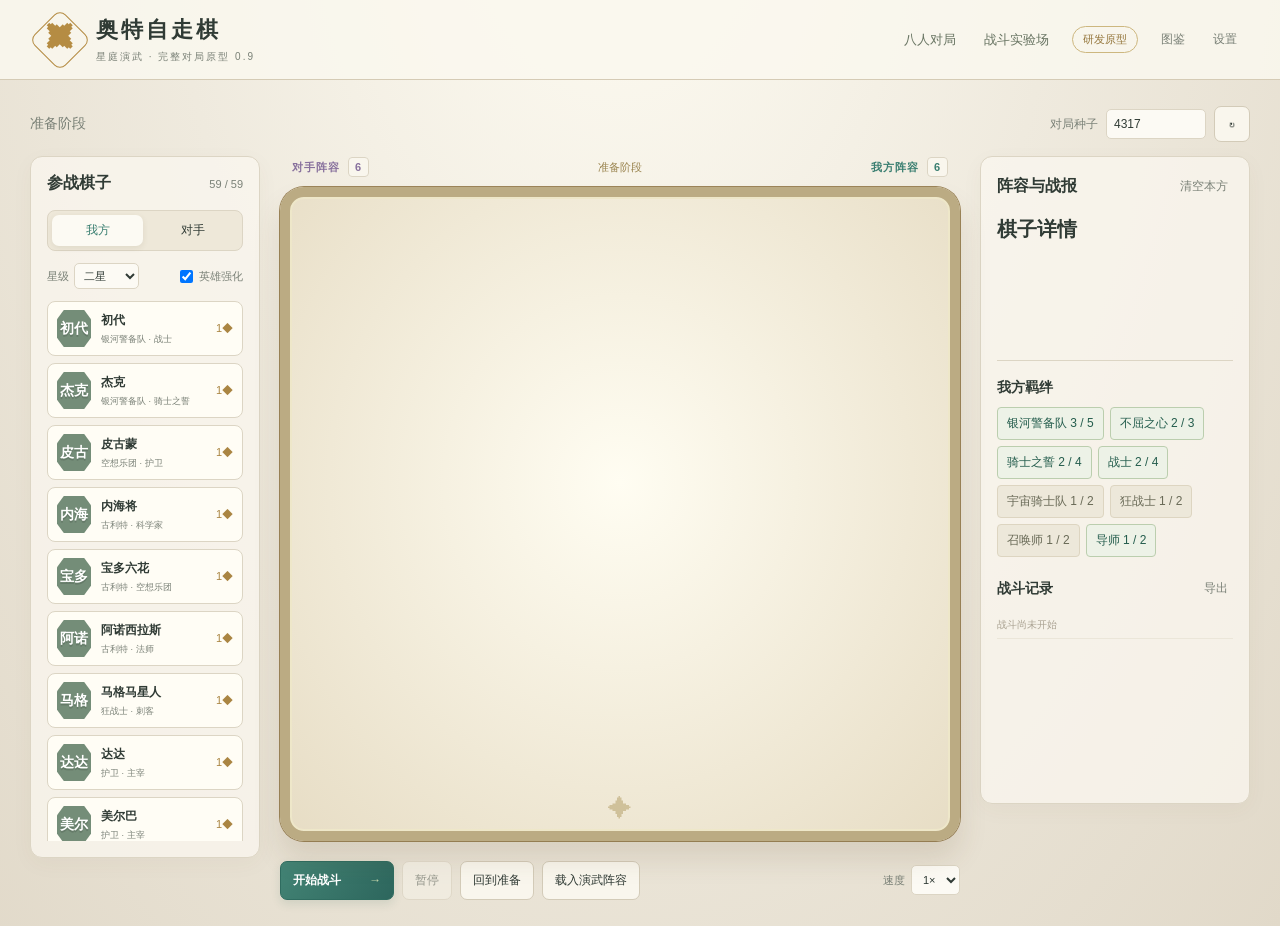
==== index.html @ 5af2596b "更新自走棋：大厅音乐、音效与特效" ====
<!doctype html>
<html lang="zh-CN"><head><meta charset="UTF-8"><meta name="viewport" content="width=device-width,initial-scale=1"><meta name="theme-color" content="#e9e2d4"><title>奥特自走棋 · 星庭演武</title><link rel="stylesheet" href="./styles.css"><link rel="stylesheet" href="./match.css"><link rel="stylesheet" href="./information.css"></head>
<body>
<header class="topbar"><a class="brand" href="./"><span class="brand-mark">✦</span><span>奥特自走棋<small>星庭演武 · 完整对局原型 0.9</small></span></a><div class="header-right"><a class="text-btn mode-link" href="?mode=match">八人对局</a><a class="text-btn mode-link" href="./">战斗实验场</a><span class="prototype">研发原型</span><button id="catalog-open" class="text-btn">设计图鉴 · 59</button><button id="settings-open" class="text-btn">设置</button></div></header>
<main>
 <section class="commandbar"><div><h1 hidden>奥特自走棋</h1><p id="status">准备阶段</p></div><div class="seed-control"><label for="seed">对局种子</label><input id="seed" type="number" min="0" max="4294967295" value="4317"><button id="random-seed" title="换一个种子" aria-label="随机种子">↻</button></div></section>
 <div class="workspace">
  <aside class="roster-panel panel"><div class="panel-head"><h2>参战棋子</h2><span id="unit-count"></span></div><div class="tabs" role="tablist"><button id="player-tab" class="selected" role="tab" aria-selected="true">我方</button><button id="enemy-tab" role="tab" aria-selected="false">对手</button></div><div class="roster-controls"><label>星级<select id="star"><option value="1">一星</option><option value="2" selected>二星</option><option value="3">三星</option></select></label><label class="check"><input id="hero" type="checkbox" checked> 英雄强化</label></div><div id="roster" class="roster"></div><p class="panel-foot" hidden></p></aside>
  <section class="arena-wrap"><div class="arena-top"><span class="team-label enemy">对手阵容 <b id="enemy-size">0</b></span><span id="battle-clock">准备阶段</span><span class="team-label player">我方阵容 <b id="player-size">0</b></span></div><div class="arena-shell"><canvas id="arena" role="img" aria-label="七列八排六边形棋盘，可点击布置棋子"></canvas><div id="selection-tip" class="selection-tip" hidden></div><div class="arena-seal" aria-hidden="true">✦</div></div><div class="battle-controls"><button id="start" class="primary">开始战斗 <span>→</span></button><button id="pause" disabled>暂停</button><button id="reset">回到准备</button><button id="preset">载入演武阵容</button><label>速度<select id="speed"><option value="1">1×</option><option value="2">2×</option><option value="4">4×</option></select></label></div><div class="scope-note" hidden></div></section>
  <aside class="detail-panel panel"><div class="panel-head"><h2>阵容与战报</h2><button id="clear-side" class="text-btn">清空本方</button></div><div id="unit-detail" class="unit-detail"><h3>棋子详情</h3></div><div class="trait-heading"><h3>我方羁绊</h3></div><div id="traits" class="traits"></div><div class="log-heading"><h3>战斗记录</h3><button id="export" class="text-btn">导出</button></div><div id="log" class="log" aria-live="off"><p class="empty">战斗尚未开始</p></div></aside>
 </div>
</main>
<dialog id="result"><div class="dialog-inner"><span class="eyebrow">COMBAT COMPLETE</span><div id="result-symbol" class="result-symbol">✦</div><h2 id="result-title"></h2><p id="result-description"></p><div id="damage-list"></div><div class="dialog-actions"><button id="replay" class="primary">同种子重放</button><button id="return" autofocus>回到准备</button></div></div></dialog>
<dialog id="catalog"><div class="dialog-inner catalog-inner"><div class="panel-head"><h2>图鉴</h2><button data-close="catalog">关闭</button></div><input id="catalog-search" type="search" placeholder="搜索棋子、装备或羁绊" aria-label="搜索棋子、装备或羁绊"><div id="catalog-list"></div></div></dialog>
<dialog id="settings"><div class="dialog-inner"><div class="panel-head"><h2>声音与显示</h2><button data-close="settings">关闭</button></div><section class="music-controls"><h3>大厅音乐</h3><div class="music-transport"><button id="music-prev" aria-label="上一首">⏮</button><button id="music-toggle">播放</button><button id="music-next" aria-label="下一首">⏭</button><span id="music-state" role="status">已停止</span></div><label class="setting-row"><span>音乐音量</span><input id="music-volume" type="range" min="0" max="100" value="35"></label></section><label class="setting-row"><span>战斗音效</span><input id="sound" type="checkbox"></label><label class="setting-row"><span>音效音量</span><input id="volume" type="range" min="0" max="100" value="25"></label><label class="setting-row"><span>减少动效</span><input id="reduced" type="checkbox"></label></div></dialog>
<div id="toast" class="toast" role="status" hidden></div>
<script type="module" src="./app.mjs"></script>
</body></html>
---- styles.css ----
:root{color-scheme:light;--ink:#303b35;--muted:#7a8177;--paper:#f8f5ec;--gold:#b58c43;--green:#397e70;--purple:#88719d;--line:#dcd5c4}*{box-sizing:border-box}body{margin:0;background:radial-gradient(ellipse at 48% -20%,#fffdf4 0,#efeade 48%,#e1d9c9 100%);color:var(--ink);font-family:"Microsoft YaHei","PingFang SC",sans-serif;font-size:14px;min-height:100vh}button,input,select{font:inherit}button{cursor:pointer;border:1px solid #d3cbb8;border-radius:7px;background:#f9f6ed;color:var(--ink);padding:10px 14px;transition:background .15s,transform .15s}button:hover:not(:disabled){background:#fffaf0;transform:translateY(-1px)}button:focus-visible,input:focus-visible,select:focus-visible{outline:3px solid #548f80;outline-offset:3px}button:disabled{opacity:.45;cursor:default}input,select{border:1px solid var(--line);background:#fcfaf4;color:var(--ink);padding:7px;border-radius:5px}h1,h2,h3,p{margin:0}h2{font-size:16px}h3{font-size:14px}.topbar{height:80px;border-bottom:1px solid #d5cbb5;background:#fbf8efd9;display:flex;align-items:center;justify-content:space-between;padding:0 38px}.brand{display:flex;align-items:center;gap:14px;color:var(--ink);text-decoration:none;font-size:22px;font-weight:700;letter-spacing:3px}.brand-mark{font-size:34px;color:var(--gold);border:1px solid var(--gold);width:44px;height:44px;display:grid;place-items:center;transform:rotate(45deg);border-radius:8px}.brand small{display:block;font-size:10px;letter-spacing:2px;font-weight:400;color:var(--muted);margin-top:5px}.header-right{display:flex;align-items:center;gap:18px}.prototype{font-size:11px;color:#95773d;border:1px solid #cdb77f;padding:5px 10px;border-radius:20px}.text-btn{border:0;background:none;padding:5px;font-size:12px;color:var(--muted)}main{max-width:1650px;margin:auto;padding:26px 30px}.commandbar{display:flex;justify-content:space-between;align-items:center;margin-bottom:24px}.eyebrow{font-size:10px;font-weight:600;letter-spacing:2px;color:#a28a58}h1{font-size:27px;letter-spacing:1px;margin:8px 0 8px;font-family:Georgia,"Microsoft YaHei",serif}.commandbar p{color:var(--muted);font-size:12px}.seed-control{display:flex;align-items:center;gap:8px;color:var(--muted);font-size:12px}.seed-control input{width:100px}.workspace{display:grid;grid-template-columns:230px minmax(450px,1fr) 270px;gap:20px;align-items:start}.panel{border:1px solid var(--line);background:#faf7efc9;box-shadow:0 6px 22px #6b57360a;border-radius:12px;padding:16px}.panel-head{display:flex;align-items:center;justify-content:space-between;gap:8px;margin-bottom:16px}.panel-head>span{font-size:11px;color:var(--muted)}.tabs{display:flex;padding:4px;border:1px solid var(--line);border-radius:8px;background:#eee8d9;gap:4px}.tabs button{flex:1;border:0;background:none;padding:7px;font-size:12px}.tabs .selected{background:#fcfaf3;box-shadow:0 2px 6px #4d452217;color:var(--green)}.roster-controls{display:flex;align-items:center;justify-content:space-between;gap:8px;margin:12px 0;font-size:11px;color:var(--muted)}.roster-controls label:first-child{display:flex;align-items:center;gap:5px}.roster-controls select{padding:5px;width:65px}.check{display:flex;align-items:center;gap:3px}.roster{display:flex;flex-direction:column;gap:7px;max-height:540px;overflow:auto}.unit-card{position:relative;display:flex;gap:10px;text-align:left;align-items:center;padding:9px;border:1px solid var(--line);background:#fffdf5;border-radius:8px;min-height:55px}.unit-card.active{border-color:var(--green);background:#eaf1e7;box-shadow:inset 3px 0 var(--green)}.portrait{background:var(--unit-color,#638875);color:#fff;min-width:34px;height:37px;clip-path:polygon(20% 0,80% 0,100% 25%,100% 75%,80% 100%,20% 100%,0 75%,0 25%);display:grid;place-items:center;font-weight:bold;font-size:14px;text-shadow:0 2px #0002}.unit-card b{font-size:12px}.unit-card small{display:block;font-size:9px;color:var(--muted);margin-top:4px}.cost{margin-left:auto;color:#aa8542;font-size:11px}.panel-foot{font-size:10px;color:var(--muted);line-height:1.7;margin-top:13px}.arena-top{display:flex;justify-content:space-between;align-items:center;padding:4px 12px 12px;font-size:11px}.team-label{font-weight:600;letter-spacing:1px}.team-label.player{color:var(--green)}.team-label.enemy{color:var(--purple)}.team-label b{padding:3px 6px;background:#f9f6ed;border:1px solid var(--line);border-radius:4px;margin-left:4px}#battle-clock{color:#9a844f;font-variant-numeric:tabular-nums}.arena-shell{position:relative;border:10px solid #bbab83;border-radius:24px;background:radial-gradient(ellipse at 50% 45%,#fffdf2,#e7ddc5);box-shadow:0 18px 28px #59492821,inset 0 0 0 2px #eee7c9,0 0 0 1px #9c8559;overflow:hidden;aspect-ratio:1.04;min-height:450px}#arena{display:block;width:100%;height:100%;position:relative;z-index:2;touch-action:none}.arena-seal{position:absolute;bottom:8px;left:calc(50% - 12px);color:#aa9254;font-size:24px;opacity:.45;pointer-events:none}.selection-tip{position:absolute;top:12px;left:50%;transform:translateX(-50%);padding:7px 16px;border:1px solid #c6b380;border-radius:20px;background:#fffff0e8;color:#69806c;font-size:11px;white-space:nowrap;pointer-events:none;z-index:3}.battle-controls{display:flex;gap:8px;align-items:center;margin-top:20px;flex-wrap:wrap}.battle-controls button{font-size:12px;padding:10px 12px}.primary{background:linear-gradient(125deg,#438475,#2d665d);color:#fff;border-color:#2f6c60;box-shadow:0 4px 10px #28635320;font-weight:600}.primary:hover:not(:disabled){background:#4d9180}.primary span{margin-left:25px;color:#c6d7ab}.battle-controls label{margin-left:auto;display:flex;gap:6px;align-items:center;font-size:11px;color:var(--muted)}.scope-note{font-size:10px;color:#908976;line-height:1.6;margin-top:15px}.unit-detail{border-bottom:1px solid var(--line);padding:0 0 16px;min-height:145px}.unit-detail h3{font-size:20px;margin:9px 0}.unit-detail p{font-size:11px;line-height:1.8;color:var(--muted)}.stat-grid{display:grid;grid-template-columns:repeat(3,1fr);gap:7px;margin:12px 0}.stat-grid div{font-size:10px;color:var(--muted)}.stat-grid b{display:block;color:var(--ink);font-size:13px;margin-top:3px}.hero-skill{padding:10px;background:#efe6cf;border-left:2px solid var(--gold);border-radius:0 6px 6px 0;font-size:10px!important;color:#8c6c2d!important;margin-top:12px!important}.trait-heading,.log-heading{display:flex;justify-content:space-between;align-items:center;margin:18px 0 10px}.traits{display:flex;flex-wrap:wrap;gap:6px}.trait-chip{padding:5px 7px;background:#ede8da;border:1px solid #ddd5c1;border-radius:4px;font-size:10px;color:#8a8374}.trait-chip.on{background:#edf2e7;color:#4a7b66;border-color:#bbceae}.trait-chip.pending{border-style:dashed}.log{height:175px;overflow:auto;font-size:10px;line-height:1.8;color:var(--muted)}.log p{padding:4px 0;border-bottom:1px solid #ebe6d9}.log strong{color:#547c6f}.empty{color:#aaa292}dialog{border:1px solid #c6b78f;border-radius:16px;padding:0;box-shadow:0 24px 100px #3c34214d;background:var(--paper);color:var(--ink);max-width:min(92vw,600px)}dialog::backdrop{background:#31362d70;backdrop-filter:blur(5px)}.dialog-inner{padding:30px;min-width:340px}.dialog-inner>p{color:var(--muted);font-size:12px;line-height:1.8;margin:12px 0}.result-symbol{font-size:48px;text-align:center;color:var(--gold);margin:10px}.dialog-inner>h2{text-align:center;font-size:28px}.dialog-actions{display:flex;gap:12px;margin-top:24px;justify-content:center}.damage-row{display:flex;align-items:center;gap:12px;font-size:11px;margin:8px 0}.damage-row>span{width:75px}.damage-bar{height:5px;flex:1;background:#e4ddce;border-radius:4px;overflow:hidden}.damage-bar i{display:block;height:100%;background:#5b9279}.catalog-inner{width:min(680px,86vw)}#catalog{max-width:760px}#catalog-list{max-height:55vh;overflow:auto;margin-top:15px}#catalog-list article{padding:12px 0;border-top:1px solid var(--line);font-size:11px}#catalog-list b{font-size:13px}#catalog-list small{color:var(--muted);margin-left:10px}#catalog-list p{color:var(--muted);margin-top:5px;line-height:1.8}.setting-row{display:flex;align-items:center;justify-content:space-between;margin:22px 0}.toast{position:fixed;bottom:25px;left:50%;transform:translateX(-50%);background:#3b5e50;color:#fff;padding:12px 22px;border-radius:8px;z-index:10;font-size:12px}*[hidden]{display:none!important}@media(max-width:1200px){.workspace{grid-template-columns:195px minmax(380px,1fr) 235px;gap:12px}main{padding:20px 16px}.topbar{padding:0 22px}.panel{padding:12px}.arena-shell{min-height:380px}}@media(max-width:950px){.workspace{grid-template-columns:170px 1fr}.detail-panel{grid-column:1/-1;display:grid;grid-template-columns:1fr 1fr;gap:10px 20px}.detail-panel .panel-head{grid-column:1/-1}.unit-detail{grid-row:2/5}.commandbar h1{font-size:22px}.arena-shell{min-height:350px}.header-right{gap:8px}.roster{max-height:510px}}@media(max-width:620px){.topbar{height:66px;padding:0 14px}.brand{font-size:16px;letter-spacing:1px}.brand-mark{width:30px;height:30px;font-size:24px}.prototype{display:none}main{padding:16px 10px}.commandbar{align-items:flex-start;gap:10px}.commandbar h1{font-size:19px}.eyebrow{font-size:8px;letter-spacing:1px}.seed-control{flex-wrap:wrap;width:95px}.seed-control input{width:65px}.seed-control button{padding:5px}.workspace{display:flex;flex-direction:column}.roster-panel,.arena-wrap,.detail-panel{width:100%}.roster-panel{order:2}.arena-wrap{order:1}.detail-panel{order:3;display:block}.roster{display:grid;grid-template-columns:1fr 1fr;max-height:260px}.roster-controls{justify-content:flex-start;gap:20px}.arena-shell{min-height:0;aspect-ratio:.95}.battle-controls button{padding:8px}.panel-foot{display:none}.scope-note{font-size:9px}.topbar .text-btn{font-size:10px}.log{height:130px}}@media(prefers-reduced-motion:reduce){button{transition:none}}

.owned-augments{display:flex;gap:6px;flex-wrap:wrap;margin:8px 0}.owned-augments button{font-size:12px}.augment-options{display:grid;grid-template-columns:repeat(3,minmax(0,1fr));gap:16px}.augment-option{background:#fffdf7;color:#273831;border:1px solid #d6d3c8;border-top:4px solid var(--augment-accent);border-radius:14px;padding:24px;display:flex;flex-direction:column;min-width:0;min-height:310px;box-shadow:0 8px 20px #4438230a}.augment-option p{color:#41524a;font-size:16px;line-height:1.85;max-height:260px;overflow:auto;white-space:pre-wrap;overflow-wrap:anywhere;margin:20px 0 28px;padding-right:6px;scrollbar-width:thin}#augment-panel{--augment-accent:#859597;--augment-soft:#eaf0ef;width:1050px;max-width:calc(100vw - 32px);max-height:calc(100dvh - 32px);overflow:auto;border:1px solid #d0c5ac;border-radius:20px;background:#f7f3e8;color:#273831}@media(max-width:700px){.augment-options{grid-template-columns:1fr}.augment-option p{max-height:none}}

#loot-result:not(:empty){margin:16px 0;padding:14px 18px;border:1px solid #c9aa68;border-radius:12px;background:#f5ebd1;color:#67542e}#loot-result h3{margin:0 0 6px}#loot-result p{margin:0}

.standing.viewing{outline:2px solid #ac8a45;outline-offset:-2px}

/* Reinforcement choice: readable paper cards, independent of generic dark panels. */
#augment-panel[data-tier="金"]{--augment-accent:#a67b27;--augment-soft:#f6edcf}
#augment-panel[data-tier="彩"]{--augment-accent:#8873ab;--augment-soft:#eee6f6}
#augment-panel .dialog-inner{min-width:0;padding:32px}
#augment-panel .dialog-inner>h2{font-size:26px;line-height:1.35;margin:0 0 26px;letter-spacing:1px}
#augment-panel .augment-options{grid-template-columns:repeat(3,minmax(0,1fr));gap:20px;align-items:stretch}
.augment-heading{display:flex;flex-direction:column;gap:18px}
.augment-heading h3{color:#273831;font-size:21px;line-height:1.4;font-weight:700;overflow-wrap:anywhere}
.augment-symbol{display:grid;place-items:center;width:52px;height:58px;background:var(--augment-soft);color:var(--augment-accent);font-size:30px;clip-path:polygon(50% 0,100% 25%,100% 75%,50% 100%,0 75%,0 25%)}
.augment-actions{display:flex;gap:10px;align-items:stretch;margin-top:auto;flex-wrap:wrap}
#augment-panel .augment-actions button{font-size:14px;line-height:1.4;padding:12px 14px;min-height:44px;flex:1;white-space:nowrap;border-radius:8px}
#augment-panel .augment-select{background:#326657;border:1px solid #326657;color:#fff;font-weight:700}
#augment-panel .augment-select:hover:not(:disabled){background:#244e42;border-color:#244e42}
#augment-panel .text-btn{background:#fffdf7;color:#49584d;border:1px solid #bfc5b9}
#augment-panel .text-btn:hover:not(:disabled){background:#eeeadd}
#augment-panel .text-btn:disabled{background:#e9e6dc;color:#64695e;border-color:#d3d1c7;opacity:1}
#augment-panel .augment-description:focus-visible{outline:2px solid #548f80;outline-offset:5px;border-radius:3px}
@media(max-width:760px){#augment-panel .dialog-inner{padding:22px}#augment-panel .dialog-inner>h2{font-size:23px;margin-bottom:20px}#augment-panel .augment-options{grid-template-columns:1fr;gap:16px}#augment-panel .augment-option{min-height:0;padding:20px}#augment-panel .augment-heading{flex-direction:row;align-items:center;gap:14px}#augment-panel .augment-heading h3{font-size:20px}#augment-panel .augment-symbol{width:40px;height:46px;flex-shrink:0;font-size:24px}#augment-panel .augment-description{max-height:none;margin:16px 0 20px}#augment-panel .augment-actions{flex-wrap:nowrap}}
---- match.css ----
[hidden]{display:none!important}.mode-link{font-size:13px;text-decoration:none;color:#697563}.match-hud{display:flex;gap:20px;align-items:center;justify-content:space-between;padding:15px 22px;margin:0 0 20px}.match-hud small{display:block;font-size:11px;color:#827a67;margin-bottom:5px}.match-hud b{font-size:19px;color:#3d685b}.match-hud em{font-size:11px;font-style:normal;color:#8b826b}.shop-actions{display:grid;grid-template-columns:1fr 1fr;gap:7px;padding:12px 0}.shop-actions button{font-size:12px;padding:9px 6px}.shop-actions #match-xp{grid-column:1/-1}.shop-empty{height:73px;display:grid;place-items:center;border:1px dashed #d9d0bd;border-radius:9px;color:#a69b83;margin:6px 0}.bench-panel{margin-top:16px;padding:15px}.bench-panel h2 span{font-size:12px;font-weight:400;color:#8b8068}.bench-slots{display:grid;grid-template-columns:repeat(9,1fr);gap:5px;margin:12px 0}.bench-unit,.empty-slot{min-width:0;min-height:72px;display:flex;flex-direction:column;align-items:center;justify-content:center;padding:4px;border:1px solid #d4c8ad;border-radius:8px;background:#faf7ee;font-size:11px;color:#46695c}.bench-unit small{color:#b08c43}.bench-unit.selected{background:#dceadd;border-color:#578a71;box-shadow:0 0 0 2px #578a7133}.empty-slot{color:#c5b995;background:#e6dfd22a;border-style:dashed}.bench-panel details{font-size:12px;color:#877c66}.bench-panel details p{line-height:1.9}.standings{display:grid;grid-template-columns:1fr 1fr;gap:5px;padding:0 0 16px;margin-bottom:12px;border-bottom:1px solid #ddd4bf}.standing{font-size:11px;display:flex;flex-direction:column;gap:4px;text-align:left;padding:8px;border-radius:7px}.standing span{font-size:10px;color:#8c816e}.standing.self{background:#dbe9d9}.standing.out{opacity:.48}.unit-actions{display:flex;gap:6px;margin-top:12px}.unit-actions button{font-size:12px;padding:8px}.match-mode .roster{max-height:none}.match-mode .roster-panel .panel-foot{margin-top:18px}.match-mode .unit-detail{min-height:160px}.match-mode .arena-wrap .battle-controls{flex-wrap:wrap}.match-mode .commandbar{margin-bottom:16px}.match-mode #match-pending{color:#9e7457;font-size:12px;margin-bottom:8px}@media(max-width:720px){.match-hud{display:grid;grid-template-columns:repeat(3,1fr);gap:12px;padding:13px}.bench-slots{grid-template-columns:repeat(5,1fr)}.header-right{gap:5px}.mode-link{font-size:11px}.match-mode .bench-panel{padding:12px}}@media(max-width:420px){.match-hud b{font-size:16px}.mode-link{padding:4px}.match-hud em{display:block}}
.inventory-items{display:flex;gap:5px;flex-wrap:wrap;margin:9px 0}.inventory-item{font-size:11px;padding:6px;border:1px solid #d0c19b}.inventory-item.selected{background:#dce8d6;border-color:#629575}.equipped-list{font-size:12px;line-height:1.8;color:#8b7148}
.trait-workshop{margin:14px 0;padding:12px;border:1px solid var(--line);border-radius:8px;background:#f6f0e2}.workshop-heading{font-size:12px;font-weight:600;margin:12px 0 7px;color:var(--green)}#trait-workshop button{font-size:11px;padding:7px;margin:3px}#trait-workshop .selected{background:#dceadc;border-color:var(--green)}#trait-workshop small{color:var(--muted);font-size:11px;line-height:1.7}
.trait-actions{display:flex;gap:8px;justify-content:flex-end;margin:0 0 10px}.trait-actions:empty{display:none}.trait-actions button{font-size:12px;padding:7px 12px;background:#faf4e6;border-color:#bdab83}.knight-token{background:linear-gradient(135deg,#fff7cf,#e1ecd9);border-color:#b89953;color:#55755b;cursor:grab}.knight-token:active{cursor:grabbing}.character-progress{font-size:12px;color:#82724e}.evolution-label{color:#3c8062;font-size:13px;font-weight:600}#science-content,#empire-content{display:flex;flex-wrap:wrap;gap:8px;margin-top:18px}#science-content .selected{background:#dceadc;border-color:#578a71}#empire-content .shop-empty{flex:1}
---- information.css ----
.commandbar{margin-bottom:14px}.commandbar p{font-size:14px}.unit-detail p,.reference-inner p,#catalog-list p{font-size:14px;line-height:1.9;color:#3e493f;white-space:normal}.unit-detail h4,.reference-inner h4,.skill-section h4{margin:18px 0 7px;font-size:14px;color:#315f58}.unit-detail .stat-grid{gap:14px 9px}.unit-detail .stat-grid div{font-size:12px}.unit-detail .stat-grid b{font-size:16px}.skill-section{margin:14px 0}.skill-section h4{border-left:3px solid #779989;padding-left:8px}.skill-section .five-star{color:#936d2c;border-color:#b8944b}.hero-skill{font-size:14px!important;color:#72542a!important}.item-info-link{font-size:13px;padding:7px 9px;margin:3px 4px 3px 0;color:#3b635a;background:#f0efe3;border-color:#c6ccb9}.equipped-list{margin-top:14px!important}.equipped-list .item-info-link{display:inline-block}.trait-chip{font-size:12px;color:#696a57;padding:7px 9px}.trait-chip.on{color:#245d4d}.catalog-tabs{display:flex;gap:8px;margin:14px 0}.catalog-tabs button{flex:1;font-size:15px}.catalog-tabs .selected{background:#376f61;color:#fff;border-color:#376f61}#catalog .panel-head h2{font-size:23px}#catalog-search{width:100%;font-size:15px;padding:11px}.catalog-entry{display:flex;justify-content:space-between;align-items:center;width:100%;gap:12px;border:0;background:#ececde;padding:12px;text-align:left}.catalog-entry b{font-size:16px!important}.catalog-entry small{font-size:12px;color:#676b5c!important}#catalog-list article{padding:15px 0}.reference-inner{width:min(700px,86vw);min-width:0;max-height:85vh;overflow:auto}.reference-inner .panel-head{position:sticky;top:-30px;background:var(--paper);padding:10px 0;z-index:1}.reference-inner .panel-head h2{font-size:24px;text-align:left}.reference-type{color:#837044;font-size:13px}.recipe{display:flex;gap:10px;flex-wrap:wrap;align-items:center}.recipe-row{padding:9px 0;border-bottom:1px solid #e1dbc9;display:flex;align-items:center;gap:4px;flex-wrap:wrap}.trait-level{display:flex;gap:12px;padding:12px 14px;background:#eeeadf;border:1px solid #ded6c2;border-radius:7px;margin:8px 0}.trait-level b{font-size:17px;min-width:35px;color:#82714c}.trait-level.active{background:#e2ecdd;border-color:#9eb897}.trait-level.active b{color:#2a634f}.trait-members{display:grid;grid-template-columns:repeat(3,minmax(0,1fr));gap:8px}.trait-members button{text-align:left;display:flex;justify-content:space-between;gap:6px;align-items:center}.trait-members span{font-size:11px;color:#8d7143}.match-hud{gap:0;padding:0;overflow:hidden;grid-template-columns:1.6fr repeat(5,1fr)}.match-hud>div{padding:17px 18px;border-left:1px solid #e1d9c7;border-top:3px solid var(--hud-color);background:var(--hud-bg);min-width:0}.match-hud>div:first-child{border-left:0}.match-hud small{font-size:12px;color:#6b695f;display:block;margin-bottom:6px}.match-hud b{color:var(--hud-color);font-size:23px}.match-hud em{display:block;color:#847a63;font-size:12px;margin-top:5px;font-style:normal}.hud-round{--hud-color:#496273;--hud-bg:#eaf0ef}.hud-health{--hud-color:#a6524b;--hud-bg:#f4e9e2}.hud-gold{--hud-color:#9b7427;--hud-bg:#f5efdc}.hud-xp{--hud-color:#685a90;--hud-bg:#efebf5}.hud-population{--hud-color:#347f69;--hud-bg:#e5eee4}.hud-streak{--hud-color:#a36f38;--hud-bg:#f4ecdf}@media(max-width:1000px){.match-hud{grid-template-columns:repeat(3,1fr)}.match-hud>div{padding:13px}.trait-members{grid-template-columns:repeat(2,1fr)}}@media(max-width:620px){.reference-inner{padding:20px;width:88vw}.reference-inner .panel-head{top:-20px}.match-hud b{font-size:19px}.trait-chip{font-size:13px}.catalog-entry{align-items:flex-start;flex-direction:column}.catalog-entry small{margin:0!important}}
.keyword.magic{color:#8060a0;font-weight:600}.keyword.physical{color:#a16a2b;font-weight:600}.keyword.defense{color:#347d79;font-weight:600}.star-values{font-variant-numeric:tabular-nums}.star-values strong{color:#234c40;background:#dce8d9;border-radius:3px;padding:0 2px}
#reference-detail{max-width:min(94vw,760px);overflow:hidden}.reference-inner{width:min(700px,86vw)}
.match-hud{display:grid} .reference-inner .trait-level p{white-space:pre-line}
.match-hud{align-items:stretch}
.inventory-information{margin:12px 0;padding:14px;background:#eef1e5;border:1px solid #b7c5a7;border-radius:8px;color:#354c3c}.inventory-information p{font-size:14px;line-height:1.8;margin:7px 0}.inventory-information .panel-head{margin:0 0 8px}.inventory-information .inventory-recipe{color:#806736}.inventory-information .primary{margin-top:8px}

.music-controls{padding:16px 0;margin-bottom:12px;border-bottom:1px solid #d7cbb3}.music-controls h3{margin:0 0 14px;color:#354c3c}.music-transport{display:flex;gap:10px;align-items:center;flex-wrap:wrap}.music-transport button{min-width:56px;min-height:44px}.music-transport span{color:#647762;font-size:14px}.feedback-pulse{animation:feedback-pulse .65s ease-out}@keyframes feedback-pulse{0%{box-shadow:0 0 0 1px #c6a053}35%{box-shadow:0 0 26px 3px #dac287aa}100%{box-shadow:0 0 0 0 #dac28700}}@media(prefers-reduced-motion:reduce){.feedback-pulse{animation:none}}
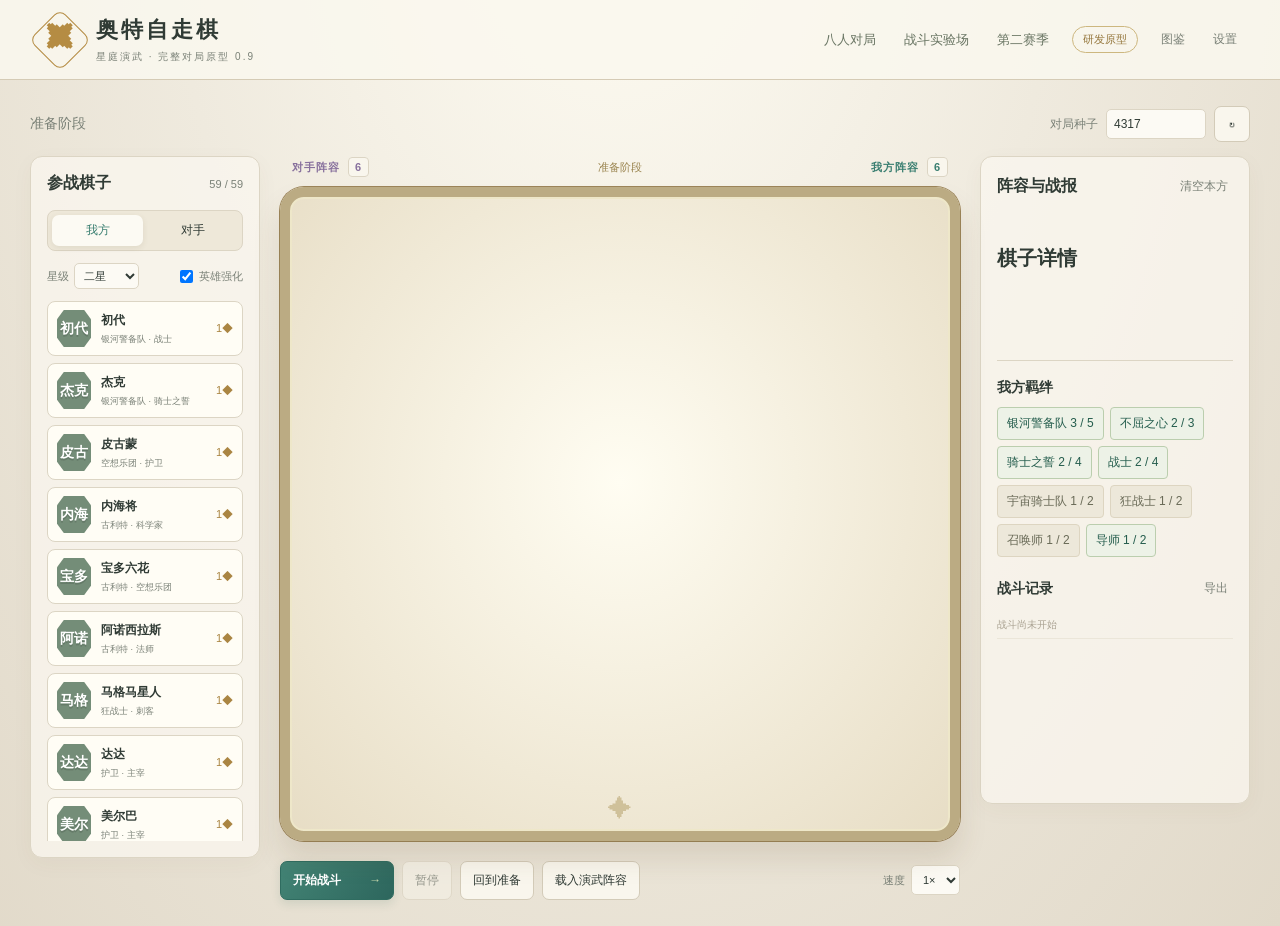
==== commit 29fef312: "第二赛季已更新" ====
--- a/index.html
+++ b/index.html
@@ -1,7 +1,7 @@
 <!doctype html>
-<html lang="zh-CN"><head><meta charset="UTF-8"><meta name="viewport" content="width=device-width,initial-scale=1"><meta name="theme-color" content="#e9e2d4"><title>奥特自走棋 · 星庭演武</title><link rel="stylesheet" href="./styles.css"><link rel="stylesheet" href="./match.css"><link rel="stylesheet" href="./information.css"></head>
+<html lang="zh-CN"><head><meta charset="UTF-8"><meta name="viewport" content="width=device-width,initial-scale=1"><meta name="theme-color" content="#e9e2d4"><title>奥特自走棋 · 星庭演武</title><link rel="stylesheet" href="./styles.css"><link rel="stylesheet" href="./match.css"><link rel="stylesheet" href="./information.css"><link rel="stylesheet" href="./play-ui.css"></head>
 <body>
-<header class="topbar"><a class="brand" href="./"><span class="brand-mark">✦</span><span>奥特自走棋<small>星庭演武 · 完整对局原型 0.9</small></span></a><div class="header-right"><a class="text-btn mode-link" href="?mode=match">八人对局</a><a class="text-btn mode-link" href="./">战斗实验场</a><span class="prototype">研发原型</span><button id="catalog-open" class="text-btn">设计图鉴 · 59</button><button id="settings-open" class="text-btn">设置</button></div></header>
+<header class="topbar"><a class="brand" href="./"><span class="brand-mark">✦</span><span>奥特自走棋<small>星庭演武 · 完整对局原型 0.9</small></span></a><div class="header-right"><a class="text-btn mode-link" href="?mode=match">八人对局</a><a class="text-btn mode-link" href="./">战斗实验场</a><a class="text-btn mode-link" href="./season2/">第二赛季</a><span class="prototype">研发原型</span><button id="catalog-open" class="text-btn">设计图鉴 · 59</button><button id="settings-open" class="text-btn">设置</button></div></header>
 <main>
  <section class="commandbar"><div><h1 hidden>奥特自走棋</h1><p id="status">准备阶段</p></div><div class="seed-control"><label for="seed">对局种子</label><input id="seed" type="number" min="0" max="4294967295" value="4317"><button id="random-seed" title="换一个种子" aria-label="随机种子">↻</button></div></section>
  <div class="workspace">
--- a/information.css
+++ b/information.css
@@ -6,3 +6,13 @@
 .inventory-information{margin:12px 0;padding:14px;background:#eef1e5;border:1px solid #b7c5a7;border-radius:8px;color:#354c3c}.inventory-information p{font-size:14px;line-height:1.8;margin:7px 0}.inventory-information .panel-head{margin:0 0 8px}.inventory-information .inventory-recipe{color:#806736}.inventory-information .primary{margin-top:8px}
 
 .music-controls{padding:16px 0;margin-bottom:12px;border-bottom:1px solid #d7cbb3}.music-controls h3{margin:0 0 14px;color:#354c3c}.music-transport{display:flex;gap:10px;align-items:center;flex-wrap:wrap}.music-transport button{min-width:56px;min-height:44px}.music-transport span{color:#647762;font-size:14px}.feedback-pulse{animation:feedback-pulse .65s ease-out}@keyframes feedback-pulse{0%{box-shadow:0 0 0 1px #c6a053}35%{box-shadow:0 0 26px 3px #dac287aa}100%{box-shadow:0 0 0 0 #dac28700}}@media(prefers-reduced-motion:reduce){.feedback-pulse{animation:none}}
+
+.encounter-inner{text-align:center;max-width:580px;padding:38px}.encounter-inner h2{font-size:32px;margin:14px 0;color:#365d52}.encounter-inner p{font-size:17px;line-height:1.9;color:#494d42;margin:20px 0 28px}.encounter-badge{align-self:flex-start;margin-bottom:12px;border-color:#baa169;color:#755d30;background:#f4eddc}
+
+.armory-option{display:inline-flex;gap:5px;align-items:center;margin:6px 9px 6px 0}.armory-option .text-btn{font-size:13px}
+
+.reference-inner .booster-effect-card{display:block;padding:16px 18px}.booster-effect-card>b{display:block;margin-bottom:9px}.reference-inner .booster-effect-card p{margin:7px 0}.booster-effect-card strong{color:#315f58;margin-right:6px}
+
+.trait-chip.prismatic,.trait-level.prismatic{color:#493573!important;border:2px solid #997ac8;background:linear-gradient(120deg,#eee2fa,#def0f0 46%,#f7edca);box-shadow:0 0 12px #ab86d233}.trait-chip.prismatic::before{content:"✦ ";color:#8b5fbd}.trait-level.prismatic b{color:#7447a3!important}
+
+.special-allies{display:flex;flex-wrap:wrap;gap:8px;margin:12px 0}.special-allies h3{flex-basis:100%;margin:8px 0;font-size:16px}.special-allies button{font-size:13px;padding:8px 10px}
--- a/play-ui.css
+++ b/play-ui.css
@@ -0,0 +1,19 @@
+/* Shared shop, inspection and carousel presentation for both seasons. */
+.shop-card,.card[data-buy]{position:relative;min-height:106px!important;padding:16px 12px!important;border:1px solid #cfc4ac!important;border-left:5px solid var(--unit-color,var(--cost-color))!important;border-radius:12px!important;background:linear-gradient(115deg,#fffdf5,#f0ecdf)!important;box-shadow:0 4px 12px #40361d0c;gap:12px!important;text-align:left;transition:transform .15s,box-shadow .15s;}
+.shop-card:hover:not(:disabled),.card[data-buy]:hover:not(:disabled){transform:translateY(-2px);box-shadow:0 6px 18px #40361d20;border-color:#ad9360!important;}
+.shop-card .portrait,.card[data-buy] .portrait{width:52px;height:62px;display:grid;place-items:center;flex-shrink:0;border-radius:8px;clip-path:none!important;background:linear-gradient(140deg,var(--unit-color,var(--cost-color)),#655840);color:#fffdf0;font-size:20px;box-shadow:inset 0 0 0 2px #fff7;}
+.shop-card b,.card[data-buy] b{font-size:17px;color:#263e3b;}.shop-card small,.card[data-buy] small{font-size:12px!important;color:#64706a!important;line-height:1.7!important;white-space:normal;}
+.shop-card .cost,.card[data-buy] .cost{position:absolute;top:5px;right:8px;background:#f7edce;border-radius:5px;padding:2px 5px;color:#81672f!important;font-size:12px;}.owned-copies{display:block;margin-top:5px;color:#387a68!important;font-weight:700;}
+#unit-detail,#detail{padding:20px 0;}.detail-hero{display:flex;gap:14px;align-items:center;margin:0 0 18px;}.detail-emblem{display:grid;place-items:center;flex-shrink:0;width:62px;height:72px;border-radius:10px;background:linear-gradient(145deg,var(--detail-color,#5a998d),#344c4b);color:#fff7df;font-size:22px;font-weight:bold;box-shadow:inset 0 0 0 2px #ffffff50;}.detail-hero h3{margin:4px 0!important;font-size:25px!important;}.detail-hero .eyebrow{font-size:12px;line-height:1.7;letter-spacing:1px;}.detail-stars{color:#b08a3f;font-size:16px;}
+#unit-detail .stat-grid,#detail .stat-grid{grid-template-columns:repeat(3,minmax(0,1fr));gap:8px;margin-bottom:22px;}#unit-detail .stat-grid>div,#detail .stat-grid>div{background:#ece9df;border:1px solid #d7cfba;border-radius:8px;padding:10px 8px;font-size:12px;color:#687570;}#unit-detail .stat-grid b,#detail .stat-grid b{font-size:19px;color:#244b47;line-height:1.6;}#unit-detail h4,#detail h4{font-size:16px;color:#9a762f;margin:20px 0 8px;padding-top:14px;border-top:1px solid #d9cfb7;}#unit-detail p,#detail p{color:#425b55;line-height:1.85;font-size:14px;margin:8px 0;}.detail-actions{display:flex;flex-wrap:wrap;gap:6px;margin-top:16px;}#unit-detail button,#detail button{padding:9px 11px;font-size:13px;margin:3px 2px;border-radius:8px;}
+.inventory-items button[data-inventory],#inventory button[data-item]{touch-action:none;cursor:grab;user-select:none;}.craft-target{outline:3px solid #d3a94e!important;background:#fff0bd!important;}.craft-preview{position:fixed;width:280px;z-index:99999;pointer-events:none;padding:16px;background:#fff9e9;border:2px solid #b28c3f;box-shadow:0 8px 32px #17282040;border-radius:12px;color:#29463c;}.craft-preview b,.craft-preview small{display:block;}.craft-preview b{font-size:19px;margin:5px 0;}.craft-preview small{color:#916c2b;}.craft-preview p{font-size:13px;line-height:1.6;margin:6px 0;}
+.carousel-dialog{width:min(1180px,95vw);max-width:1180px;max-height:94vh;padding:28px;border:1px solid #d2bd83;border-radius:24px;background:radial-gradient(ellipse at top,#fffdf1,#e9e4d5);color:#294239;overflow:auto;}.carousel-dialog::backdrop{background:#192923bb;backdrop-filter:blur(5px);}.carousel-dialog header{text-align:center;}.carousel-dialog h2{margin:8px 0 22px;font-size:30px;}.carousel-dialog header small{color:#947430;letter-spacing:2px;}.carousel-queue{display:grid;grid-template-columns:repeat(8,minmax(0,1fr));gap:6px;margin-bottom:24px;}.carousel-queue>div{padding:12px 7px;background:#f8f5ec;border:1px solid #c9c3af;border-radius:10px;min-height:90px;}.carousel-queue small{display:block;font-size:11px;line-height:1.6;}.carousel-queue .current{border:2px solid #bf933f;box-shadow:0 0 15px #d2aa4650;}.carousel-queue .picked{background:#dfebdf;border-color:#90ac94;}.carousel-offers{display:grid;grid-template-columns:repeat(5,minmax(0,1fr));gap:12px;}.carousel-offer{display:flex;flex-direction:column;align-items:center;gap:7px;min-height:210px;background:#fffaf0;border:1px solid #c8b686;border-radius:14px;padding:15px 10px;color:#264d44;}.carousel-offer:disabled{opacity:1!important;color:#52645d;}.carousel-offer.claimed{background:#e0e5dc;opacity:.55!important;}.carousel-offer:not(:disabled):hover{outline:3px solid #cb9f45;transform:translateY(-3px);}.carousel-portrait{display:grid;place-items:center;width:64px;height:68px;background:linear-gradient(145deg,#638d82,#344d52);color:#f9edc9;border-radius:10px;font-size:23px;}.carousel-offer small{font-size:12px;}.carousel-offer strong{font-size:14px;color:#94702a;}.carousel-finish{display:block;margin:22px auto 0;min-width:200px;padding:14px;}
+@media(max-width:850px){.carousel-queue{grid-template-columns:repeat(4,1fr);}.carousel-offers{grid-template-columns:repeat(3,1fr);}.carousel-dialog{padding:16px;}}@media(max-width:520px){.carousel-offers{grid-template-columns:repeat(2,1fr);}.carousel-offer{min-height:190px;}}
+
+.shop-card .portrait,.card[data-buy] .portrait{padding:0!important;white-space:nowrap;}.detail-hero>div{min-width:0;}#unit-detail .stat-grid,#detail .stat-grid{grid-template-columns:repeat(2,minmax(0,1fr));}#unit-detail .stat-grid>div,#detail .stat-grid>div{min-width:0;}#unit-detail .stat-grid b,#detail .stat-grid b{overflow-wrap:anywhere;}
+
+.carousel-flight{position:fixed;z-index:3;pointer-events:none;border:2px solid #c6a057;border-radius:12px;background:#fff4ca;color:#355a4c;padding:12px;font-weight:700;box-shadow:0 6px 22px #293f4350;text-align:center;}
+
+.carousel-offer.claimed{opacity:1!important;background:#e4e9df;border-color:#afbea7;}.carousel-offer.claimed b{color:#526950;}.carousel-offer.claimed small{color:#667461;}.carousel-offer.claimed>span:last-child{color:#356342;font-weight:700;}
+
+.loot-summary{margin:18px 0;padding:16px;border:1px solid #c8b781;border-radius:12px;background:#fff8e6;}.loot-summary h3{margin:0 0 12px;font-size:19px;}.loot-summary h3 small{font-size:12px;margin-left:12px;color:#7a775e;}.loot-orbs{display:flex;flex-wrap:wrap;gap:8px;}.loot-orbs article{padding:10px 12px;border:1px solid #d7cda8;border-left:4px solid var(--loot-color);border-radius:8px;background:#fffdf6;min-width:130px;}.loot-orbs article b{font-size:13px;color:#3b574f;}.loot-summary p{font-size:13px;line-height:1.7;color:#4c665d;margin:8px 0 0;}
